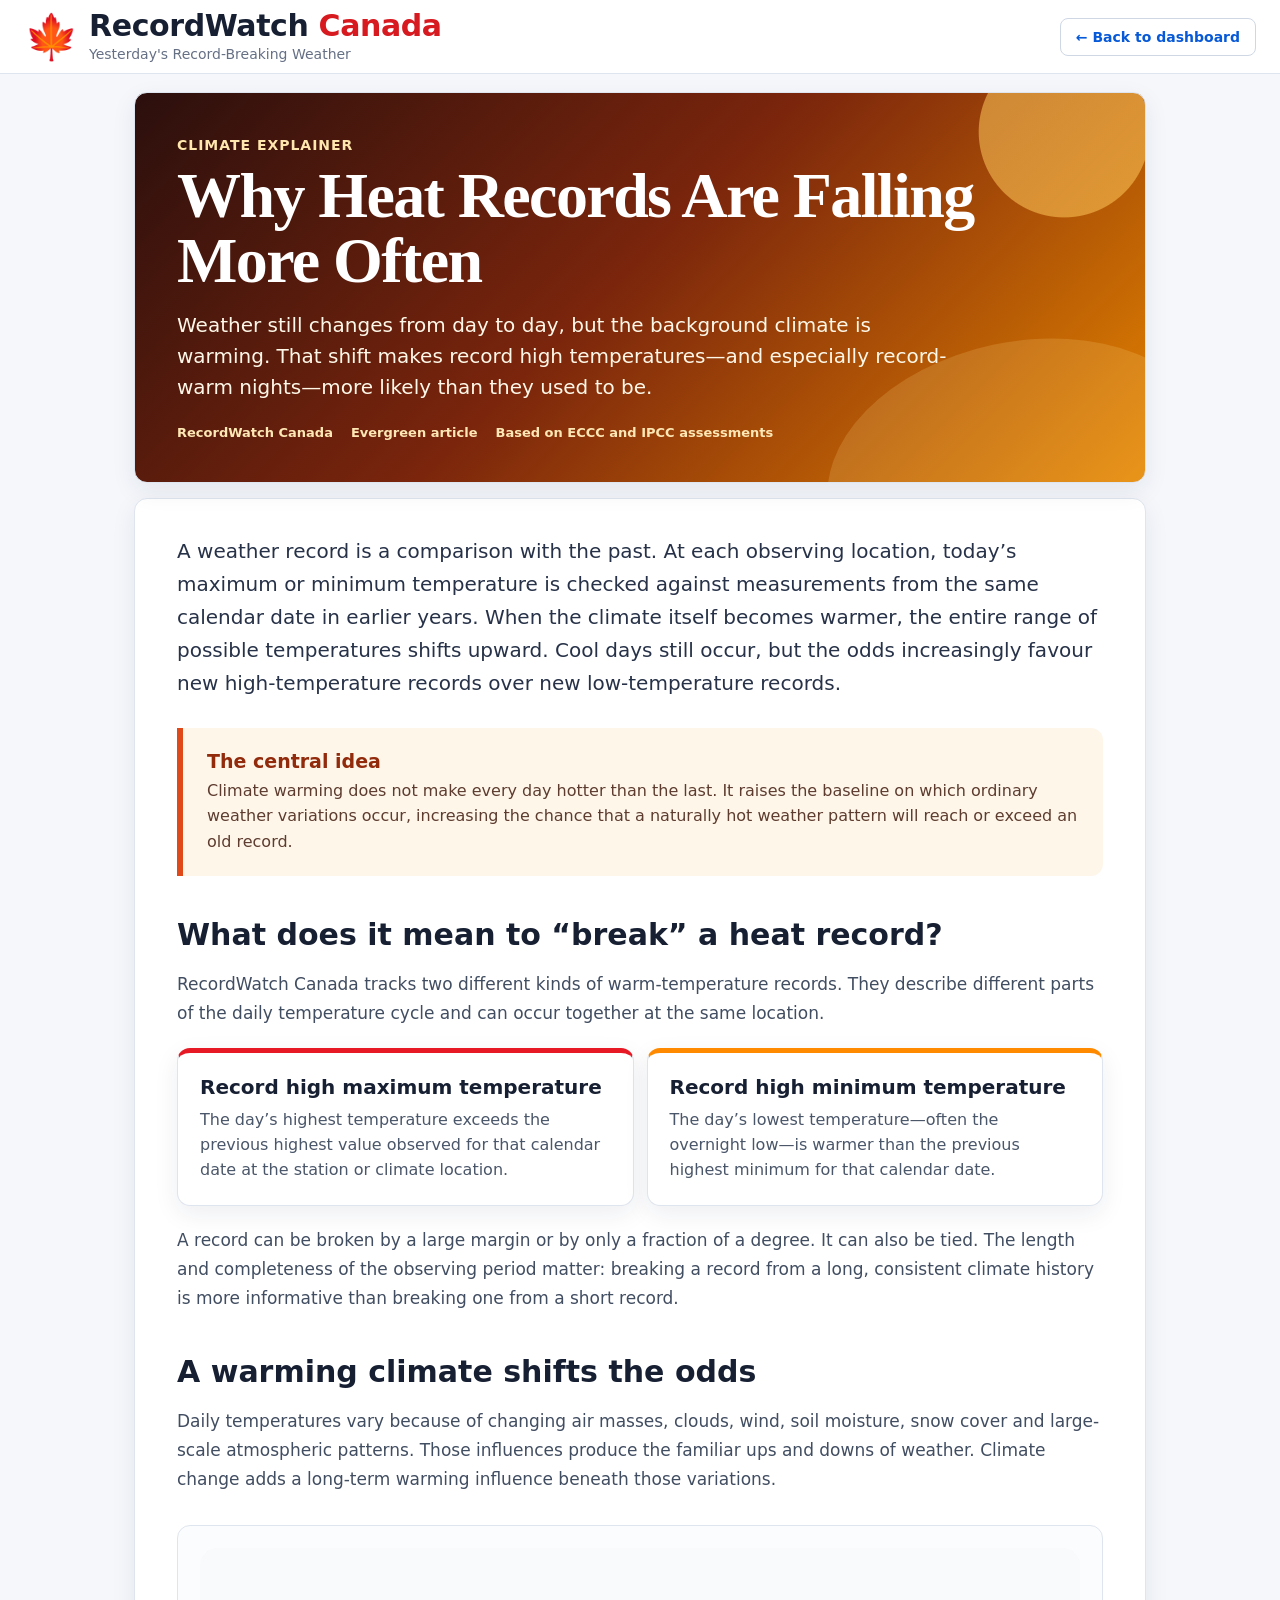
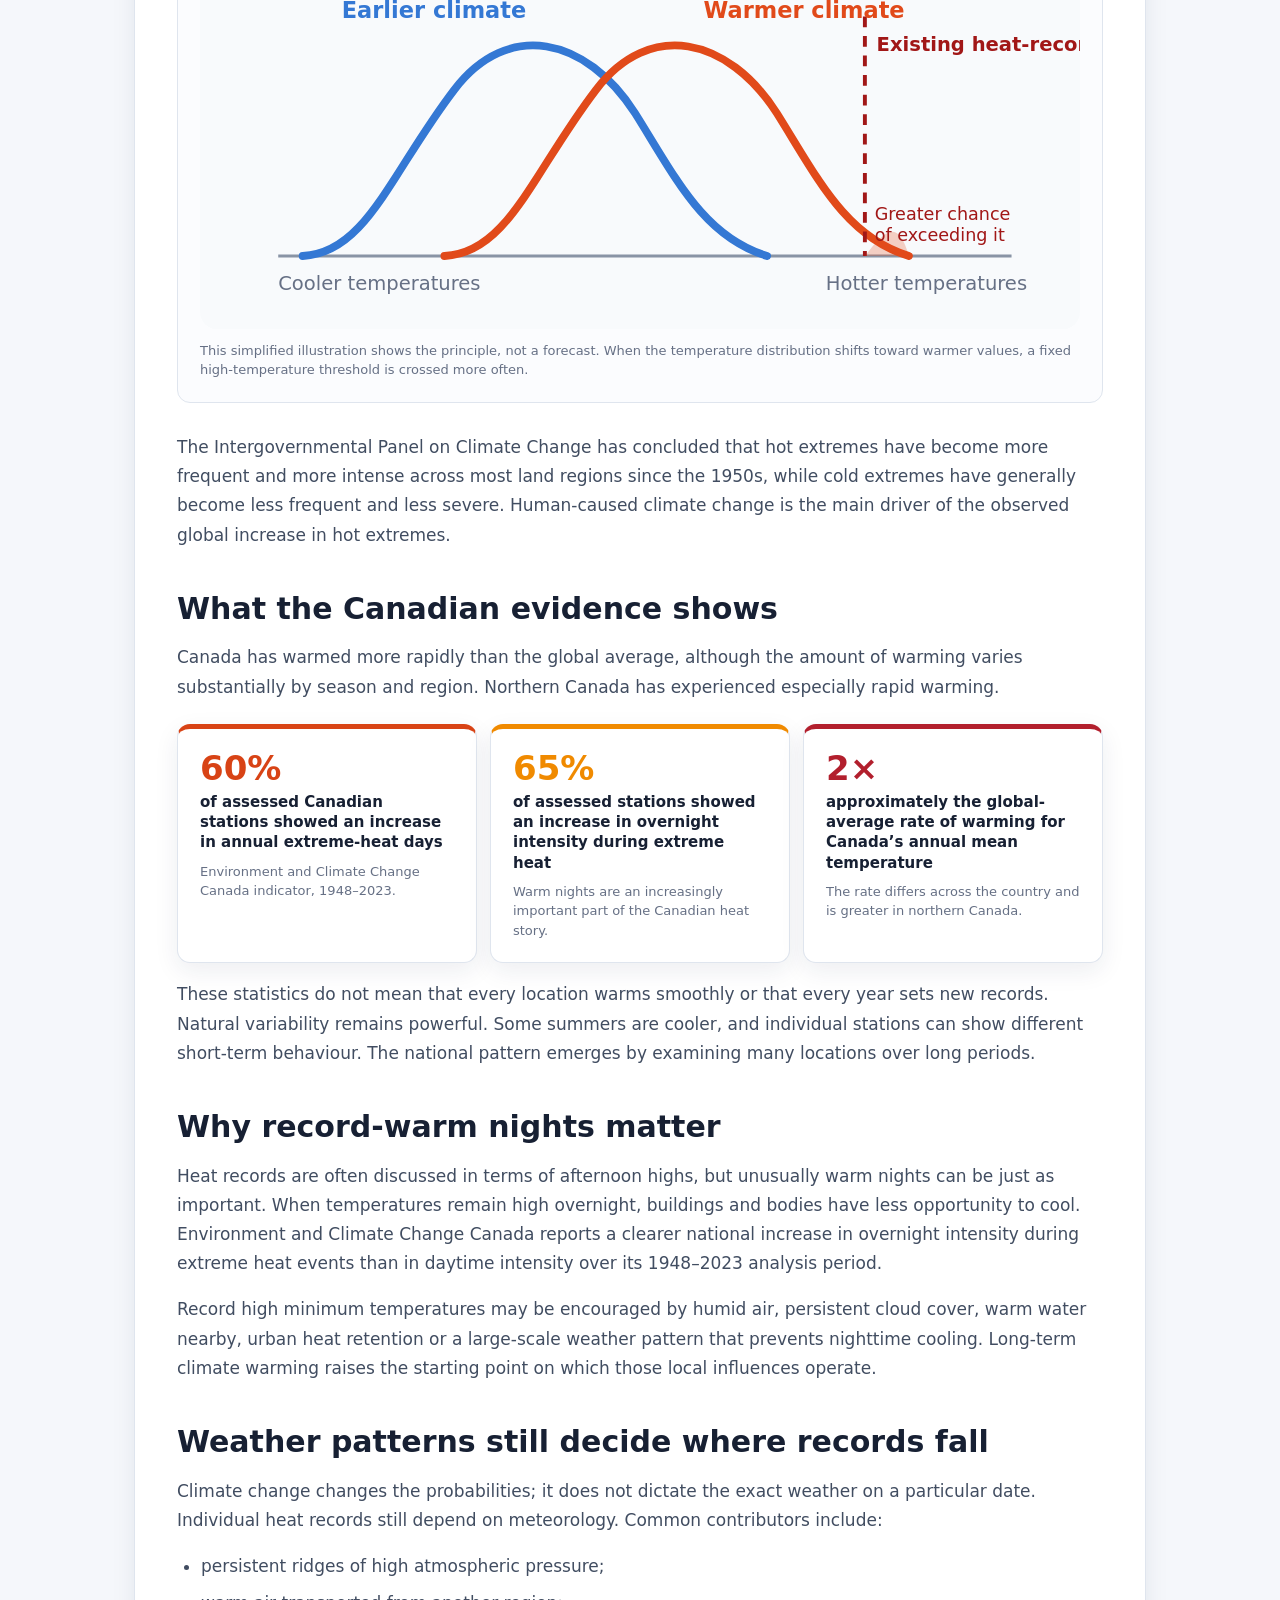
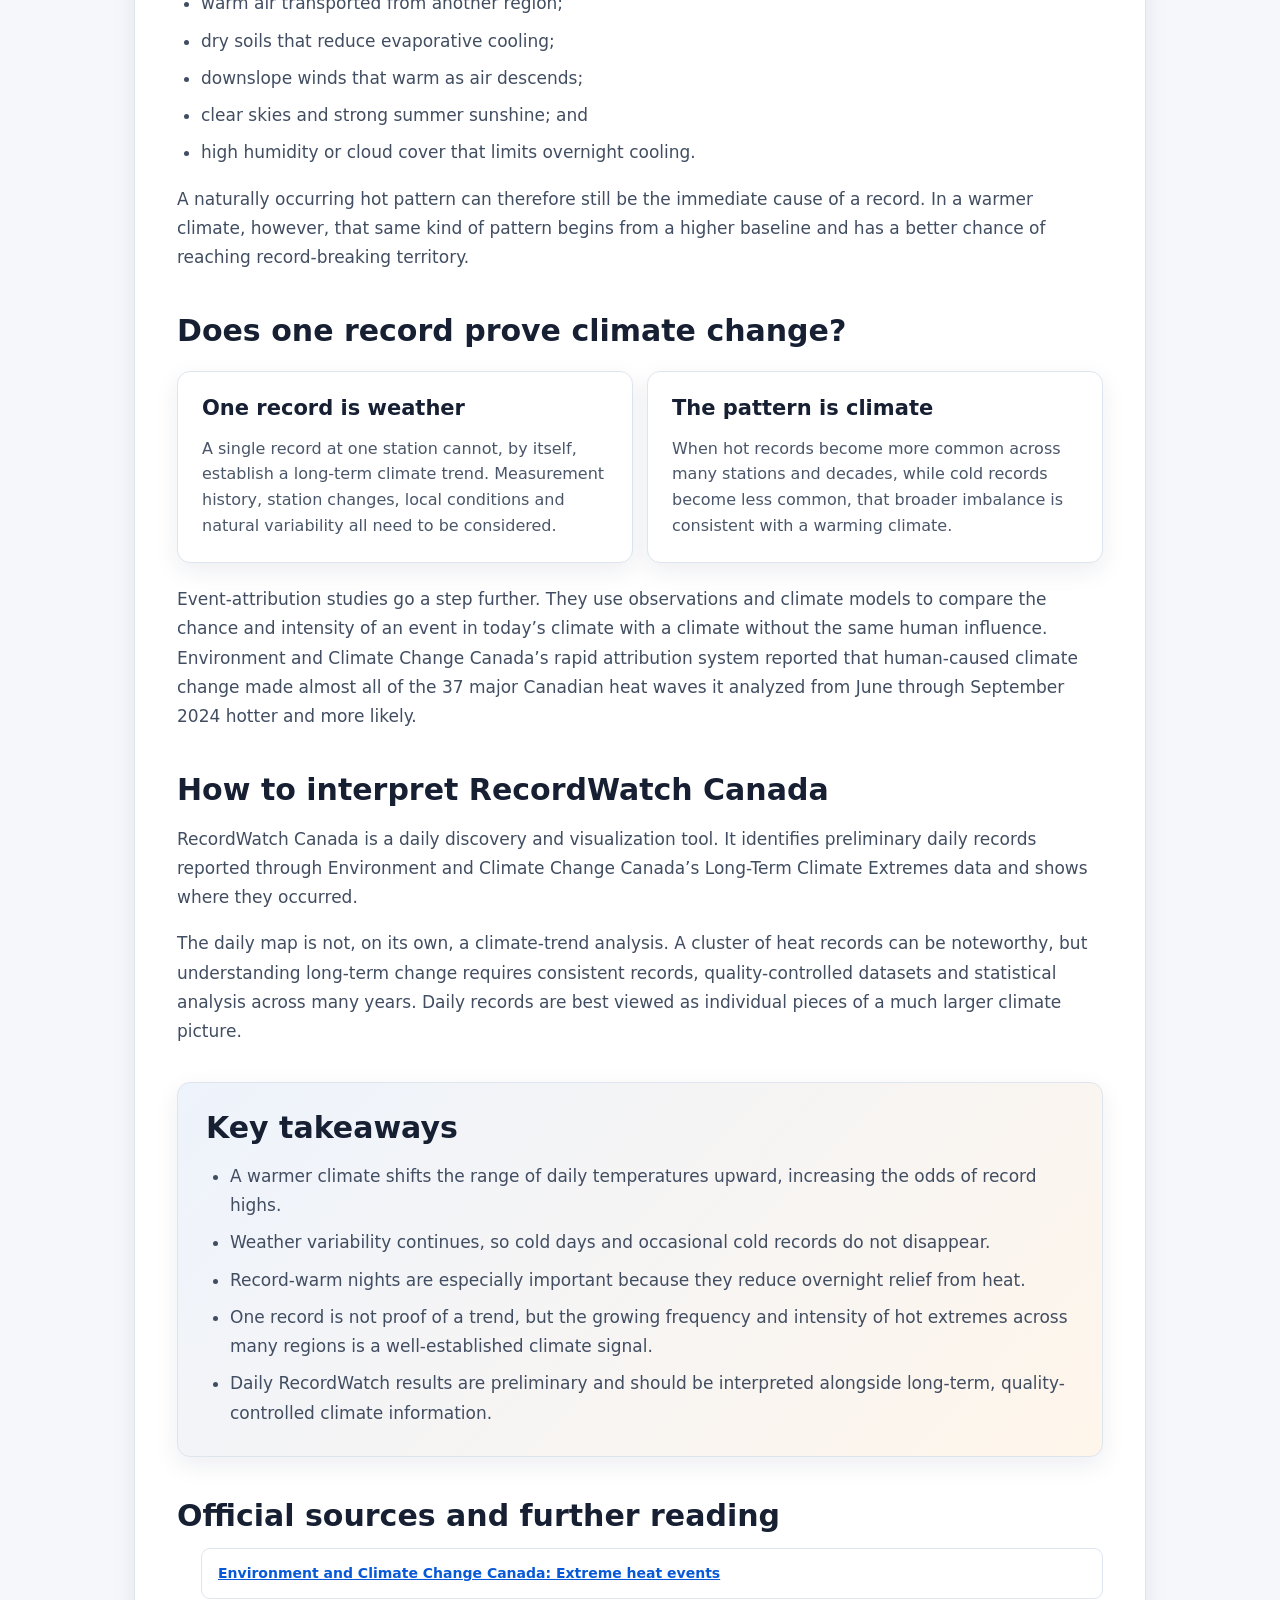
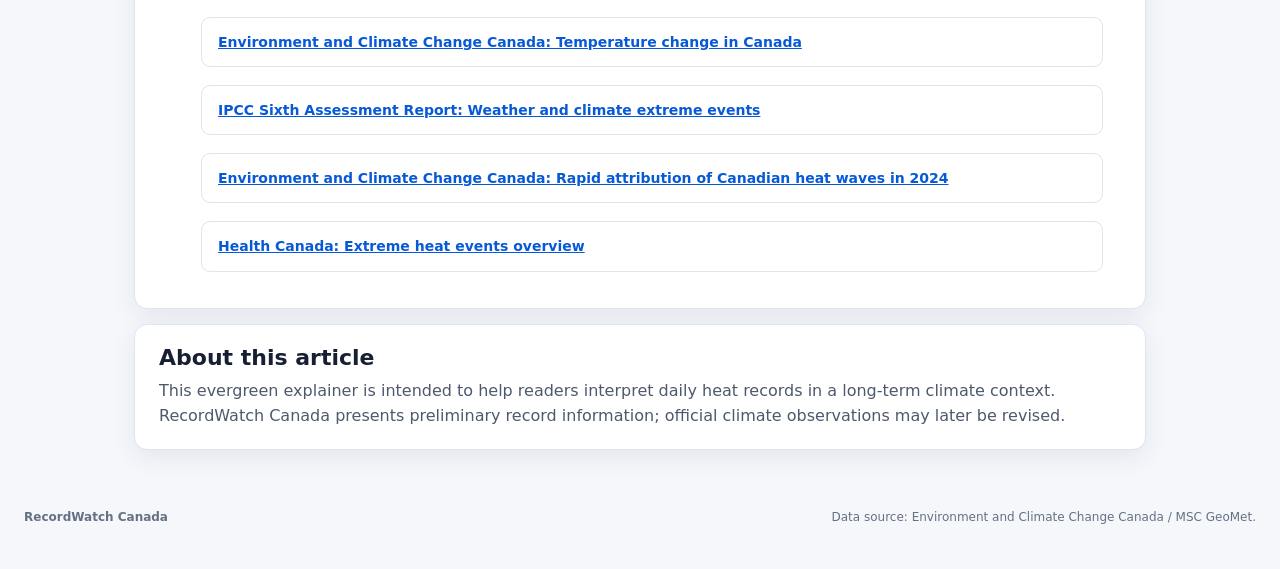
==== heat-records.html @ d29714c0 "Add heat records explainer" ====
<!doctype html>
<html lang="en">
<head>
  <meta charset="utf-8">

  <meta
    name="viewport"
    content="width=device-width, initial-scale=1"
  >

  <title>
    Why Heat Records Are Falling More Often | RecordWatch Canada
  </title>

  <meta
    name="description"
    content="Why record high temperatures and warm-night records are becoming more common in Canada as the climate warms."
  >

  <link
    rel="stylesheet"
    href="styles.css?v=heat-records-1"
  >

  <style>
    .heat-shell {
      max-width: 1060px;
    }

    .heat-back {
      margin-left: auto;
      padding: 10px 15px;
      border: 1px solid #cfd7e5;
      border-radius: 8px;
      color: var(--blue);
      font-size: 14px;
      font-weight: 800;
      text-decoration: none;
      white-space: nowrap;
    }

    .heat-back:hover {
      background: #f3f7fd;
    }

    .heat-hero {
      position: relative;
      overflow: hidden;
      padding: 42px;
      background:
        radial-gradient(
          circle at 92% 10%,
          rgba(255, 199, 90, 0.55) 0 85px,
          transparent 86px
        ),
        linear-gradient(
          135deg,
          #2b0f0d 0%,
          #7b250c 48%,
          #e48400 100%
        );
      color: #fff;
    }

    .heat-hero::after {
      content: "";
      position: absolute;
      right: -70px;
      bottom: -120px;
      width: 390px;
      height: 260px;
      border-radius: 50%;
      background: rgba(255, 221, 138, 0.18);
      transform: rotate(-12deg);
    }

    .heat-kicker {
      position: relative;
      z-index: 1;
      display: inline-block;
      margin-bottom: 10px;
      color: #ffe7ad;
      font-size: 14px;
      font-weight: 900;
      letter-spacing: 0.07em;
      text-transform: uppercase;
    }

    .heat-hero h1 {
      position: relative;
      z-index: 1;
      max-width: 820px;
      margin: 0 0 16px;
      font-family: Georgia, serif;
      font-size: clamp(39px, 6vw, 64px);
      line-height: 1.02;
      letter-spacing: -0.025em;
    }

    .heat-deck {
      position: relative;
      z-index: 1;
      max-width: 780px;
      margin: 0;
      color: #fff8e8;
      font-size: 20px;
      line-height: 1.55;
    }

    .article-meta {
      display: flex;
      flex-wrap: wrap;
      gap: 8px 18px;
      margin-top: 22px;
      color: #ffe8b5;
      font-size: 13px;
      font-weight: 700;
    }

    .heat-article {
      margin-top: 15px;
      padding: 36px 42px;
    }

    .heat-article > p,
    .heat-article li {
      color: #414d61;
      font-size: 17px;
      line-height: 1.72;
    }

    .heat-article > p:first-child {
      margin-top: 0;
      color: #273248;
      font-size: 20px;
      line-height: 1.65;
    }

    .heat-article h2 {
      margin: 42px 0 14px;
      color: var(--ink);
      font-size: 30px;
      line-height: 1.15;
    }

    .heat-article h3 {
      margin: 25px 0 8px;
      color: var(--ink);
      font-size: 21px;
    }

    .heat-article ul {
      padding-left: 24px;
    }

    .heat-article li + li {
      margin-top: 8px;
    }

    .key-idea {
      margin: 28px 0;
      padding: 22px 24px;
      border-left: 6px solid #e04a1a;
      border-radius: 0 12px 12px 0;
      background: #fff6ea;
    }

    .key-idea strong {
      display: block;
      margin-bottom: 6px;
      color: #922a0c;
      font-size: 19px;
    }

    .key-idea p {
      margin: 0;
      color: #5d3c2f;
      font-size: 16px;
      line-height: 1.6;
    }

    .shift-figure {
      margin: 30px 0;
      padding: 22px;
      border: 1px solid var(--line);
      border-radius: 13px;
      background: #fbfcfe;
    }

    .shift-figure svg {
      display: block;
      width: 100%;
      height: auto;
    }

    .shift-figure figcaption {
      margin-top: 12px;
      color: var(--muted);
      font-size: 13px;
      line-height: 1.5;
    }

    .evidence-grid {
      display: grid;
      grid-template-columns: repeat(3, 1fr);
      gap: 13px;
      margin: 22px 0 10px;
    }

    .evidence-card {
      padding: 22px;
      border-top: 5px solid var(--evidence-colour);
    }

    .evidence-card strong {
      display: block;
      margin-bottom: 7px;
      color: var(--evidence-colour);
      font-size: 34px;
      line-height: 1;
    }

    .evidence-card span {
      display: block;
      color: var(--ink);
      font-size: 15px;
      font-weight: 800;
      line-height: 1.35;
    }

    .evidence-card p {
      margin: 9px 0 0;
      color: var(--muted);
      font-size: 13px;
      line-height: 1.5;
    }

    .record-types {
      display: grid;
      grid-template-columns: 1fr 1fr;
      gap: 13px;
      margin: 20px 0;
    }

    .record-type-card {
      padding: 22px;
      border-top: 5px solid var(--record-colour);
    }

    .record-type-card h3 {
      margin: 0 0 9px;
      font-size: 20px;
    }

    .record-type-card p {
      margin: 0;
      color: #4a5669;
      line-height: 1.55;
    }

    .weather-climate {
      display: grid;
      grid-template-columns: 1fr 1fr;
      gap: 14px;
      margin: 22px 0;
    }

    .weather-climate article {
      padding: 24px;
    }

    .weather-climate h3 {
      margin-top: 0;
    }

    .weather-climate p {
      margin-bottom: 0;
      color: #4a5669;
      line-height: 1.6;
    }

    .takeaways {
      margin-top: 36px;
      padding: 28px;
      background:
        linear-gradient(
          135deg,
          rgba(7, 89, 215, 0.07),
          rgba(255, 138, 0, 0.08)
        ),
        #fff;
    }

    .takeaways h2 {
      margin-top: 0;
    }

    .takeaways ul {
      margin-bottom: 0;
    }

    .source-list {
      display: grid;
      gap: 10px;
      margin: 15px 0 0;
      padding: 0;
      list-style: none;
    }

    .source-list li {
      margin: 0;
      padding: 14px 16px;
      border: 1px solid var(--line);
      border-radius: 9px;
      background: #fff;
      font-size: 14px;
      line-height: 1.45;
    }

    .source-list a {
      color: var(--blue);
      font-weight: 800;
    }

    .editorial-note {
      margin-top: 15px;
      padding: 20px 24px;
    }

    .editorial-note h2 {
      margin: 0 0 8px;
      font-size: 22px;
    }

    .editorial-note p {
      margin: 0;
      color: #4d596c;
      line-height: 1.6;
    }

    @media (max-width: 820px) {
      .heat-back {
        padding: 8px 10px;
        font-size: 12px;
      }

      .heat-hero {
        padding: 32px 26px;
      }

      .heat-article {
        padding: 28px 26px;
      }

      .evidence-grid {
        grid-template-columns: 1fr;
      }

      .record-types,
      .weather-climate {
        grid-template-columns: 1fr;
      }
    }

    @media (max-width: 520px) {
      .heat-back {
        font-size: 0;
      }

      .heat-back::after {
        content: "← Home";
        font-size: 12px;
      }

      .heat-hero {
        padding: 27px 21px;
      }

      .heat-hero h1 {
        font-size: 42px;
      }

      .heat-deck {
        font-size: 17px;
      }

      .heat-article {
        padding: 23px 20px;
      }

      .heat-article > p,
      .heat-article li {
        font-size: 16px;
      }

      .heat-article > p:first-child {
        font-size: 18px;
      }

      .heat-article h2 {
        font-size: 26px;
      }

      .shift-figure {
        padding: 12px;
      }
    }
  </style>
</head>

<body>
  <header class="site-header">
    <a
      class="brand"
      href="index.html"
      aria-label="RecordWatch Canada home"
    >
      <span
        class="brand-leaf"
        aria-hidden="true"
      >
        🍁
      </span>

      <span>
        <strong>
          RecordWatch <em>Canada</em>
        </strong>

        <small>
          Yesterday's Record-Breaking Weather
        </small>
      </span>
    </a>

    <a
      class="heat-back"
      href="index.html"
    >
      ← Back to dashboard
    </a>
  </header>

  <main class="page-shell heat-shell">
    <section class="card heat-hero">
      <span class="heat-kicker">
        Climate explainer
      </span>

      <h1>
        Why Heat Records Are Falling More Often
      </h1>

      <p class="heat-deck">
        Weather still changes from day to day, but the
        background climate is warming. That shift makes
        record high temperatures—and especially record-warm
        nights—more likely than they used to be.
      </p>

      <div class="article-meta">
        <span>RecordWatch Canada</span>
        <span>Evergreen article</span>
        <span>Based on ECCC and IPCC assessments</span>
      </div>
    </section>

    <article class="card heat-article">
      <p>
        A weather record is a comparison with the past. At
        each observing location, today’s maximum or minimum
        temperature is checked against measurements from the
        same calendar date in earlier years. When the climate
        itself becomes warmer, the entire range of possible
        temperatures shifts upward. Cool days still occur,
        but the odds increasingly favour new high-temperature
        records over new low-temperature records.
      </p>

      <div class="key-idea">
        <strong>The central idea</strong>

        <p>
          Climate warming does not make every day hotter than
          the last. It raises the baseline on which ordinary
          weather variations occur, increasing the chance
          that a naturally hot weather pattern will reach or
          exceed an old record.
        </p>
      </div>

      <h2>What does it mean to “break” a heat record?</h2>

      <p>
        RecordWatch Canada tracks two different kinds of
        warm-temperature records. They describe different
        parts of the daily temperature cycle and can occur
        together at the same location.
      </p>

      <div class="record-types">
        <section
          class="card record-type-card"
          style="--record-colour: var(--high-max);"
        >
          <h3>Record high maximum temperature</h3>

          <p>
            The day’s highest temperature exceeds the
            previous highest value observed for that calendar
            date at the station or climate location.
          </p>
        </section>

        <section
          class="card record-type-card"
          style="--record-colour: var(--high-min);"
        >
          <h3>Record high minimum temperature</h3>

          <p>
            The day’s lowest temperature—often the overnight
            low—is warmer than the previous highest minimum
            for that calendar date.
          </p>
        </section>
      </div>

      <p>
        A record can be broken by a large margin or by only a
        fraction of a degree. It can also be tied. The length
        and completeness of the observing period matter:
        breaking a record from a long, consistent climate
        history is more informative than breaking one from a
        short record.
      </p>

      <h2>A warming climate shifts the odds</h2>

      <p>
        Daily temperatures vary because of changing air
        masses, clouds, wind, soil moisture, snow cover and
        large-scale atmospheric patterns. Those influences
        produce the familiar ups and downs of weather. Climate
        change adds a long-term warming influence beneath
        those variations.
      </p>

      <figure class="shift-figure">
        <svg
          viewBox="0 0 900 390"
          role="img"
          aria-labelledby="shiftTitle shiftDescription"
        >
          <title id="shiftTitle">
            Illustration of a warming temperature distribution
          </title>

          <desc id="shiftDescription">
            Two overlapping temperature curves show a warmer
            climate shifted toward higher temperatures, with a
            larger area beyond a fixed record threshold.
          </desc>

          <rect
            x="0"
            y="0"
            width="900"
            height="390"
            rx="18"
            fill="#f8fafc"
          />

          <line
            x1="80"
            y1="315"
            x2="830"
            y2="315"
            stroke="#8994a5"
            stroke-width="3"
          />

          <text
            x="80"
            y="350"
            fill="#667085"
            font-size="20"
          >
            Cooler temperatures
          </text>

          <text
            x="640"
            y="350"
            fill="#667085"
            font-size="20"
          >
            Hotter temperatures
          </text>

          <path
            d="M105 315 C170 312 195 230 260 145 C315 73 395 91 445 169 C487 236 515 295 580 315"
            fill="none"
            stroke="#3478d4"
            stroke-width="8"
            stroke-linecap="round"
          />

          <path
            d="M250 315 C315 312 340 230 405 145 C460 73 540 91 590 169 C632 236 660 295 725 315"
            fill="none"
            stroke="#e14a1a"
            stroke-width="8"
            stroke-linecap="round"
          />

          <line
            x1="680"
            y1="70"
            x2="680"
            y2="315"
            stroke="#a11717"
            stroke-width="4"
            stroke-dasharray="11 9"
          />

          <path
            d="M680 315 C699 291 713 274 725 315 Z"
            fill="#e14a1a"
            opacity="0.25"
          />

          <text
            x="145"
            y="72"
            fill="#3478d4"
            font-size="23"
            font-weight="700"
          >
            Earlier climate
          </text>

          <text
            x="515"
            y="72"
            fill="#e14a1a"
            font-size="23"
            font-weight="700"
          >
            Warmer climate
          </text>

          <text
            x="692"
            y="105"
            fill="#a11717"
            font-size="20"
            font-weight="700"
          >
            Existing heat-record threshold
          </text>

          <text
            x="690"
            y="278"
            fill="#a11717"
            font-size="18"
          >
            Greater chance
          </text>

          <text
            x="690"
            y="300"
            fill="#a11717"
            font-size="18"
          >
            of exceeding it
          </text>
        </svg>

        <figcaption>
          This simplified illustration shows the principle,
          not a forecast. When the temperature distribution
          shifts toward warmer values, a fixed high-temperature
          threshold is crossed more often.
        </figcaption>
      </figure>

      <p>
        The Intergovernmental Panel on Climate Change has
        concluded that hot extremes have become more frequent
        and more intense across most land regions since the
        1950s, while cold extremes have generally become less
        frequent and less severe. Human-caused climate change
        is the main driver of the observed global increase in
        hot extremes.
      </p>

      <h2>What the Canadian evidence shows</h2>

      <p>
        Canada has warmed more rapidly than the global
        average, although the amount of warming varies
        substantially by season and region. Northern Canada
        has experienced especially rapid warming.
      </p>

      <div class="evidence-grid">
        <section
          class="card evidence-card"
          style="--evidence-colour: #d84315;"
        >
          <strong>60%</strong>

          <span>
            of assessed Canadian stations showed an increase
            in annual extreme-heat days
          </span>

          <p>
            Environment and Climate Change Canada indicator,
            1948–2023.
          </p>
        </section>

        <section
          class="card evidence-card"
          style="--evidence-colour: #f08a00;"
        >
          <strong>65%</strong>

          <span>
            of assessed stations showed an increase in
            overnight intensity during extreme heat
          </span>

          <p>
            Warm nights are an increasingly important part of
            the Canadian heat story.
          </p>
        </section>

        <section
          class="card evidence-card"
          style="--evidence-colour: #b21f2d;"
        >
          <strong>2×</strong>

          <span>
            approximately the global-average rate of warming
            for Canada’s annual mean temperature
          </span>

          <p>
            The rate differs across the country and is greater
            in northern Canada.
          </p>
        </section>
      </div>

      <p>
        These statistics do not mean that every location warms
        smoothly or that every year sets new records. Natural
        variability remains powerful. Some summers are cooler,
        and individual stations can show different short-term
        behaviour. The national pattern emerges by examining
        many locations over long periods.
      </p>

      <h2>Why record-warm nights matter</h2>

      <p>
        Heat records are often discussed in terms of afternoon
        highs, but unusually warm nights can be just as
        important. When temperatures remain high overnight,
        buildings and bodies have less opportunity to cool.
        Environment and Climate Change Canada reports a clearer
        national increase in overnight intensity during extreme
        heat events than in daytime intensity over its
        1948–2023 analysis period.
      </p>

      <p>
        Record high minimum temperatures may be encouraged by
        humid air, persistent cloud cover, warm water nearby,
        urban heat retention or a large-scale weather pattern
        that prevents nighttime cooling. Long-term climate
        warming raises the starting point on which those local
        influences operate.
      </p>

      <h2>Weather patterns still decide where records fall</h2>

      <p>
        Climate change changes the probabilities; it does not
        dictate the exact weather on a particular date.
        Individual heat records still depend on meteorology.
        Common contributors include:
      </p>

      <ul>
        <li>
          persistent ridges of high atmospheric pressure;
        </li>
        <li>
          warm air transported from another region;
        </li>
        <li>
          dry soils that reduce evaporative cooling;
        </li>
        <li>
          downslope winds that warm as air descends;
        </li>
        <li>
          clear skies and strong summer sunshine; and
        </li>
        <li>
          high humidity or cloud cover that limits overnight
          cooling.
        </li>
      </ul>

      <p>
        A naturally occurring hot pattern can therefore still
        be the immediate cause of a record. In a warmer climate,
        however, that same kind of pattern begins from a higher
        baseline and has a better chance of reaching
        record-breaking territory.
      </p>

      <h2>Does one record prove climate change?</h2>

      <div class="weather-climate">
        <article class="card">
          <h3>One record is weather</h3>

          <p>
            A single record at one station cannot, by itself,
            establish a long-term climate trend. Measurement
            history, station changes, local conditions and
            natural variability all need to be considered.
          </p>
        </article>

        <article class="card">
          <h3>The pattern is climate</h3>

          <p>
            When hot records become more common across many
            stations and decades, while cold records become
            less common, that broader imbalance is consistent
            with a warming climate.
          </p>
        </article>
      </div>

      <p>
        Event-attribution studies go a step further. They use
        observations and climate models to compare the chance
        and intensity of an event in today’s climate with a
        climate without the same human influence. Environment
        and Climate Change Canada’s rapid attribution system
        reported that human-caused climate change made almost
        all of the 37 major Canadian heat waves it analyzed
        from June through September 2024 hotter and more
        likely.
      </p>

      <h2>How to interpret RecordWatch Canada</h2>

      <p>
        RecordWatch Canada is a daily discovery and
        visualization tool. It identifies preliminary daily
        records reported through Environment and Climate
        Change Canada’s Long-Term Climate Extremes data and
        shows where they occurred.
      </p>

      <p>
        The daily map is not, on its own, a climate-trend
        analysis. A cluster of heat records can be noteworthy,
        but understanding long-term change requires consistent
        records, quality-controlled datasets and statistical
        analysis across many years. Daily records are best
        viewed as individual pieces of a much larger climate
        picture.
      </p>

      <section class="card takeaways">
        <h2>Key takeaways</h2>

        <ul>
          <li>
            A warmer climate shifts the range of daily
            temperatures upward, increasing the odds of record
            highs.
          </li>

          <li>
            Weather variability continues, so cold days and
            occasional cold records do not disappear.
          </li>

          <li>
            Record-warm nights are especially important because
            they reduce overnight relief from heat.
          </li>

          <li>
            One record is not proof of a trend, but the growing
            frequency and intensity of hot extremes across many
            regions is a well-established climate signal.
          </li>

          <li>
            Daily RecordWatch results are preliminary and
            should be interpreted alongside long-term,
            quality-controlled climate information.
          </li>
        </ul>
      </section>

      <h2>Official sources and further reading</h2>

      <ul class="source-list">
        <li>
          <a
            href="https://www.canada.ca/en/environment-climate-change/services/environmental-indicators/extreme-heat-events.html"
            target="_blank"
            rel="noopener"
          >
            Environment and Climate Change Canada:
            Extreme heat events
          </a>
        </li>

        <li>
          <a
            href="https://www.canada.ca/en/environment-climate-change/services/environmental-indicators/temperature-change.html"
            target="_blank"
            rel="noopener"
          >
            Environment and Climate Change Canada:
            Temperature change in Canada
          </a>
        </li>

        <li>
          <a
            href="https://www.ipcc.ch/report/ar6/wg1/chapter/chapter-11/"
            target="_blank"
            rel="noopener"
          >
            IPCC Sixth Assessment Report:
            Weather and climate extreme events
          </a>
        </li>

        <li>
          <a
            href="https://www.canada.ca/en/environment-climate-change/news/2024/10/climate-change-sets-and-breaks-heat-records-across-canada-this-summer.html"
            target="_blank"
            rel="noopener"
          >
            Environment and Climate Change Canada:
            Rapid attribution of Canadian heat waves in 2024
          </a>
        </li>

        <li>
          <a
            href="https://www.canada.ca/en/health-canada/services/climate-change-health/extreme-heat.html"
            target="_blank"
            rel="noopener"
          >
            Health Canada:
            Extreme heat events overview
          </a>
        </li>
      </ul>
    </article>

    <section class="card editorial-note">
      <h2>About this article</h2>

      <p>
        This evergreen explainer is intended to help readers
        interpret daily heat records in a long-term climate
        context. RecordWatch Canada presents preliminary
        record information; official climate observations may
        later be revised.
      </p>
    </section>
  </main>

  <footer>
    <strong>RecordWatch Canada</strong>

    <span>
      Data source: Environment and Climate Change Canada /
      MSC GeoMet.
    </span>
  </footer>
</body>
</html>
---- styles.css ----
:root{--blue:#0759d7;--blue-dark:#0749ad;--ink:#172033;--muted:#667085;--line:#dfe5ee;--page:#f5f7fb;--card:#fff;--shadow:0 8px 24px rgba(20,40,80,.08);--high-max:#e61924;--high-min:#ff8a00;--low-max:#1967e8;--low-min:#7b22a8;--precip:#168443;--snow:#23a7df;--tie:#697386}*{box-sizing:border-box}html{scroll-behavior:smooth}body{margin:0;background:var(--page);color:var(--ink);font-family:Inter,ui-sans-serif,system-ui,-apple-system,"Segoe UI",sans-serif}.site-header{height:74px;background:#fff;border-bottom:1px solid var(--line);display:flex;align-items:center;padding:0 max(24px,calc((100vw - 1450px)/2));position:sticky;top:0;z-index:1000}.brand{display:flex;align-items:center;gap:10px;color:var(--ink);text-decoration:none;min-width:310px}.brand-leaf{font-size:37px;line-height:1}.brand strong{display:block;font-size:22px}.brand em{color:#d71920;font-style:normal}.brand small{display:block;color:var(--muted);font-size:11px;margin-top:1px}.main-nav{display:flex;gap:28px;margin-left:auto}.main-nav a{color:#263044;text-decoration:none;font-size:14px;padding:27px 0 22px;border-bottom:3px solid transparent}.main-nav a.active{color:var(--blue);border-color:var(--blue)}.menu-button{display:none;margin-left:auto;border:0;background:none;font-size:26px}.page-shell{max-width:1450px;margin:0 auto;padding:18px 24px 40px}.card{background:var(--card);border:1px solid var(--line);border-radius:13px;box-shadow:var(--shadow)}.toolbar{display:grid;grid-template-columns:190px 190px minmax(260px,1fr) auto;gap:14px;align-items:end;padding:12px 14px}.toolbar label span{display:block;font-size:11px;font-weight:700;color:var(--muted);margin:0 0 5px}.toolbar input,.side-card input,.side-card select{width:100%;height:42px;border:1px solid #cfd7e5;border-radius:8px;padding:0 12px;background:#fff;color:var(--ink)}.primary-button,.secondary-button,.text-button{border:0;border-radius:8px;font-weight:700;cursor:pointer}.primary-button{background:var(--blue);color:#fff;min-height:42px;padding:0 18px}.primary-button:hover{background:var(--blue-dark)}.primary-button:disabled{opacity:.55;cursor:not-allowed}.secondary-button{background:#fff;color:var(--ink);border:1px solid #cfd7e5;padding:10px 14px}.text-button{background:none;color:var(--blue);padding:8px 0;text-align:left}.local-note{font-size:12px;color:var(--muted);align-self:center}.status-message{min-height:22px;margin:8px 3px 2px;color:#36506f;font-size:13px}.status-message.error{color:#a31717}.top-grid{display:grid;grid-template-columns:minmax(500px,1.35fr) minmax(390px,.9fr) 175px;gap:14px}.record-story{display:grid;grid-template-columns:1.05fr .95fr;min-height:220px;overflow:hidden}.story-copy{padding:22px}.eyebrow{text-transform:uppercase;color:#d71920;font-size:12px;font-weight:800;letter-spacing:.05em}.story-copy h1{font-family:Georgia,serif;font-size:31px;line-height:1.05;margin:8px 0 12px}.story-copy p{color:#475467;line-height:1.5;font-size:14px}.link-button{display:inline-flex;align-items:center;text-decoration:none}.story-visual{min-height:220px;background:linear-gradient(145deg,rgba(4,69,130,.04),rgba(255,168,36,.25)),url('assets/hero-record.svg') center/cover no-repeat;position:relative}.story-visual>span{position:absolute;right:16px;top:16px;background:#fff;color:#d71920;border-radius:11px;padding:8px 12px;font-size:28px;font-weight:900;box-shadow:var(--shadow)}.story-visual>small{position:absolute;right:21px;top:61px;color:#d71920;font-weight:800}.stat-grid{display:grid;grid-template-columns:repeat(2,1fr);gap:10px}.stat-card{padding:16px;text-align:center;display:flex;flex-direction:column;align-items:center;justify-content:center}.stat-card strong{font-size:30px;margin:7px 0}.stat-card span:last-child{font-size:12px;color:#475467}.stat-icon{width:42px;height:42px;border-radius:50%;display:grid;place-items:center;color:#fff;font-size:20px}.red{background:#e61924}.orange{background:#ff8a00}.gray{background:#687383}.purple{background:#883cb1}.sponsor-card{padding:16px;background:linear-gradient(145deg,#eef4fb,#dce7f6);display:flex;flex-direction:column;justify-content:center;align-items:center;text-align:center}.sponsor-card span{text-transform:uppercase;font-size:10px;color:#667085}.sponsor-card strong{font-size:20px;margin:12px 0}.sponsor-card small{color:#667085}.map-layout{display:block;margin-top:14px}.map-column{min-width:0}.filter-row{display:flex;gap:8px;overflow-x:auto;padding:0 0 9px;scrollbar-width:thin}.filter-chip{white-space:nowrap;border:1px solid #d2dae7;background:#fff;border-radius:9px;padding:10px 14px;font-weight:700;color:#344054;cursor:pointer;box-shadow:0 2px 7px rgba(25,40,70,.04)}.filter-chip.active{background:var(--blue);color:#fff;border-color:var(--blue)}.dot{display:inline-block;width:9px;height:9px;border-radius:50%;margin-right:7px}.high-max{background:var(--high-max)}.high-min{background:var(--high-min)}.low-max{background:var(--low-max)}.low-min{background:var(--low-min)}.precipitation{background:var(--precip)}.snowfall{background:var(--snow)}.tie{background:var(--tie)}.map-card{position:relative;overflow:hidden}.map-card #recordMap{height:600px;width:100%;z-index:1}.map-legend{position:absolute;left:12px;bottom:12px;z-index:500;background:#fff;border:1px solid #d4dce8;border-radius:9px;padding:10px 12px;box-shadow:var(--shadow);font-size:11px;line-height:1.7}.map-legend strong{display:block;font-size:12px;margin-bottom:4px}.legend-item{display:flex;align-items:center;gap:6px}.legend-symbol{width:9px;height:9px;border-radius:50%;flex:0 0 auto}.side-column{display:flex;flex-direction:column;gap:12px}.side-card{padding:16px}.side-card h2{font-size:16px;margin:0 0 9px}.side-card p{font-size:12px;color:#667085;line-height:1.45}.side-card input,.side-card select{margin-bottom:10px}.side-card .primary-button{width:100%}.side-card small{display:block;color:#667085;margin-top:7px}.highlights{margin-top:12px;padding:14px 16px}.highlights h2{font-size:17px;margin:0 0 12px}.highlight-grid{display:grid;grid-template-columns:repeat(4,1fr)}.highlight-item{padding:3px 15px;border-left:1px solid var(--line)}.highlight-item:first-child{border-left:0}.highlight-item strong{font-size:13px}.highlight-item p{font-size:12px;line-height:1.45;color:#475467;margin:5px 0}.article-grid{display:grid;grid-template-columns:repeat(3,1fr);gap:12px;margin:14px 0}.article-card{min-height:145px;border-radius:13px;overflow:hidden;box-shadow:var(--shadow);position:relative;color:#fff;background-size:cover;background-position:center}.article-card:after{content:"";position:absolute;inset:0;background:linear-gradient(90deg,rgba(4,9,20,.78),rgba(4,9,20,.2))}.article-card>div{position:relative;z-index:1;padding:24px}.article-card h2{font-size:21px;line-height:1.05;margin:0 0 8px}.article-card p{font-size:13px}.article-card a{color:#fff;font-weight:800}.heat{background-image:url('assets/article-heat.svg')}.instruments{background-image:url('assets/article-instruments.svg')}.storms{background-image:url('assets/article-storms.svg')}.table-card{padding:16px}.section-heading{display:flex;justify-content:space-between;align-items:center;gap:15px}.section-heading h2{margin:0}.section-heading p{margin:4px 0 10px;color:#667085}.table-wrap{overflow:auto;border:1px solid var(--line);border-radius:9px}table{width:100%;border-collapse:collapse;font-size:12px}th,td{text-align:left;padding:10px 12px;border-bottom:1px solid #e6ebf2;white-space:nowrap}th{background:#f7f9fc;color:#475467}tr:last-child td{border-bottom:0}.record-type-cell{display:flex;align-items:center}.difference-positive{color:#cf1c2a;font-weight:800}.difference-negative{color:#155acb;font-weight:800}.difference-wet{color:#14733d;font-weight:800}.table-count{font-size:12px;color:#667085}.method-card{padding:20px;margin-top:14px}.method-card h2{margin-top:0}.method-card p{color:#475467;line-height:1.55}footer{max-width:1450px;margin:0 auto 25px;padding:20px 24px;color:#667085;font-size:12px;display:flex;justify-content:space-between;gap:20px}.demo-badge{display:inline-block;background:#fff4d5;color:#805b00;border:1px solid #f1d27a;border-radius:999px;padding:3px 8px;font-weight:800;margin-left:8px}.sr-only{position:absolute!important;width:1px!important;height:1px!important;padding:0!important;margin:-1px!important;overflow:hidden!important;clip:rect(0,0,0,0)!important;white-space:nowrap!important;border:0!important}
@media(max-width:1120px){.main-nav{gap:16px}.top-grid{grid-template-columns:1fr 390px}.sponsor-card{display:none}.map-layout{grid-template-columns:1fr 250px}.record-story{grid-template-columns:1fr}.story-visual{min-height:170px}.highlight-grid{grid-template-columns:repeat(2,1fr);gap:12px}.highlight-item:nth-child(3){border-left:0}}
@media(max-width:820px){.site-header{height:64px;padding:0 16px}.brand{min-width:0}.brand strong{font-size:18px}.brand small{font-size:9px}.brand-leaf{font-size:28px}.menu-button{display:block}.main-nav{display:none;position:absolute;top:64px;left:0;right:0;background:#fff;padding:12px 20px;box-shadow:var(--shadow);flex-direction:column;gap:0}.main-nav.open{display:flex}.main-nav a{padding:11px 0;border-bottom:1px solid #eef1f5}.page-shell{padding:12px}.toolbar{grid-template-columns:1fr 1fr}.search-control{grid-column:1/-1}.local-note{display:none}.top-grid{grid-template-columns:1fr}.record-story{grid-template-columns:1fr}.story-copy h1{font-size:25px}.story-visual{min-height:170px}.stat-grid{grid-template-columns:repeat(4,1fr)}.stat-card{padding:10px 5px}.stat-card strong{font-size:22px}.stat-icon{width:34px;height:34px}.map-layout{grid-template-columns:1fr}.side-column{display:grid;grid-template-columns:1fr 1fr}.side-column .side-card:last-child{display:none}.map-card #recordMap{height:430px}.article-grid{grid-template-columns:1fr}.highlight-grid{grid-template-columns:1fr}.highlight-item{border-left:0;border-top:1px solid var(--line);padding:11px 0}.highlight-item:first-child{border-top:0}.toolbar .primary-button{font-size:12px}.filter-row{padding-bottom:8px}footer{flex-direction:column}.map-legend{display:none}}
@media(max-width:520px){.toolbar{grid-template-columns:1fr}.search-control{grid-column:auto}.record-story .story-copy{padding:17px}.stat-grid{grid-template-columns:repeat(2,1fr)}.side-column{grid-template-columns:1fr}.map-card #recordMap{height:370px}.article-card{min-height:130px}.section-heading{align-items:flex-start;flex-direction:column}.story-visual>span{font-size:23px}}


.story-visual > small {
  top: 76px;
}


#previousRecordsButton {
  display: none !important;
}

.toolbar {
  grid-template-columns: 190px minmax(260px, 1fr) auto;
}

@media (max-width: 820px) {
  .toolbar {
    grid-template-columns: 1fr;
  }
}


.stat-grid > :nth-child(1) {
  order: 1;
}

.stat-grid > :nth-child(3) {
  order: 2;
}

.stat-grid > :nth-child(2) {
  order: 3;
}

.stat-grid > :nth-child(4) {
  order: 4;
}


/* Larger RecordWatch Canada site branding */
.brand {
  min-width: 365px;
}

.brand-leaf {
  font-size: 44px;
}

.brand strong {
  font-size: 30px;
  line-height: 1.05;
  letter-spacing: -0.4px;
}

.brand small {
  font-size: 14px;
  line-height: 1.25;
  margin-top: 4px;
  font-weight: 500;
}

/* Keep the branding proportional on smaller screens */
@media (max-width: 820px) {
  .brand {
    min-width: 0;
  }

  .brand-leaf {
    font-size: 36px;
  }

  .brand strong {
    font-size: 24px;
  }

  .brand small {
    font-size: 12px;
    margin-top: 2px;
  }
}


/* Match the main section heading sizes */
.highlights h2 {
  font-size: 24px;
}


/* Improve important label readability */
.toolbar label span {
  font-size: 14px;
  font-weight: 700;
}

/* Emphasize the Record of the Day heading */
.eyebrow {
  font-size: 16px;
  line-height: 1.2;
  letter-spacing: 0.06em;
}

/* Enlarge the status below the featured record value */
.story-visual > small {
  font-size: 16px;
  line-height: 1.2;
  top: 78px;
}


/* Interactive record statistic cards */
.stat-card.clickable-stat {
  cursor: pointer;
  transition:
    transform 0.15s ease,
    border-color 0.15s ease,
    box-shadow 0.15s ease;
}

.stat-card.clickable-stat:hover {
  transform: translateY(-2px);
  border-color: #9dbdf0;
  box-shadow: 0 11px 28px rgba(20, 40, 80, 0.14);
}

.stat-card.clickable-stat:focus-visible {
  outline: 3px solid rgba(7, 89, 215, 0.3);
  outline-offset: 2px;
}

.stat-card.clickable-stat::after {
  content: "View on map";
  margin-top: 7px;
  color: var(--blue);
  font-size: 11px;
  font-weight: 800;
}


/* Multiple records at one map location */
.multi-record-div-icon {
  background: transparent;
  border: 0;
}

.multi-record-marker {
  position: relative;
  display: flex;
  width: 38px;
  height: 38px;
  align-items: center;
  justify-content: center;
  border: 3px solid #fff;
  border-radius: 50%;
  background: #123f7a;
  box-shadow: 0 3px 10px rgba(15, 35, 65, 0.35);
  color: #fff;
}

.multi-record-count {
  font-size: 16px;
  font-weight: 900;
  line-height: 1;
}

.multi-record-dots {
  position: absolute;
  bottom: -9px;
  left: 50%;
  display: flex;
  gap: 2px;
  padding: 2px 4px;
  transform: translateX(-50%);
  border-radius: 10px;
  background: #fff;
  box-shadow: 0 2px 6px rgba(15, 35, 65, 0.25);
}

.multi-record-dot {
  display: block;
  width: 7px;
  height: 7px;
  border: 1px solid var(--record-dot-color);
  border-radius: 50%;
  background: var(--record-dot-color);
}

.multi-record-dot.tied {
  background: #fff;
}

.grouped-record-popup {
  font-size: 13px;
  line-height: 1.3;
}

.grouped-record-heading {
  display: grid;
  gap: 2px;
  margin-bottom: 10px;
}

.grouped-record-heading > strong {
  font-size: 15px;
}

.grouped-record-heading > span {
  font-weight: 700;
}

.grouped-record-heading > small {
  font-size: 12px;
  color: #596273;
}

.grouped-record-item {
  margin-top: 9px;
  padding: 8px 0 2px 10px;
  border-top: 1px solid #d8dee8;
  border-left: 4px solid var(--group-record-color);
}

.grouped-record-type {
  display: block;
  margin-bottom: 5px;
  color: #17233a;
}


/* Mobile Recent Records cards */
@media (max-width: 700px) {
  .table-card {
    padding: 14px;
  }

  .table-wrap {
    overflow: visible;
    border: 0;
    border-radius: 0;
  }

  .table-wrap table,
  .table-wrap tbody {
    display: block;
    width: 100%;
  }

  .table-wrap thead {
    position: absolute;
    width: 1px;
    height: 1px;
    overflow: hidden;
    clip-path: inset(50%);
    white-space: nowrap;
  }

  #recordRows {
    display: grid;
    gap: 12px;
  }

  #recordRows tr {
    display: block;
    overflow: hidden;
    border: 1px solid var(--line);
    border-radius: 12px;
    background: #fff;
    box-shadow: 0 4px 14px rgba(20, 40, 80, 0.07);
  }

  #recordRows td {
    display: grid;
    grid-template-columns: minmax(115px, 42%) minmax(0, 1fr);
    gap: 10px;
    align-items: start;
    padding: 10px 12px;
    border-bottom: 1px solid #e6ebf2;
    white-space: normal;
    overflow-wrap: anywhere;
    font-size: 14px;
    line-height: 1.35;
  }

  #recordRows td::before {
    color: var(--muted);
    font-weight: 700;
  }

  /* Community becomes the card heading */
  #recordRows td:first-child {
    display: flex;
    align-items: center;
    gap: 9px;
    padding: 13px 12px;
    background: #f7f9fc;
    color: var(--ink);
    font-size: 17px;
    font-weight: 800;
  }

  #recordRows td:first-child::before {
    content: none;
  }

  #recordRows td:nth-child(2)::before {
    content: "Province/Territory";
  }

  #recordRows td:nth-child(3)::before {
    content: "Record Type";
  }

  #recordRows td:nth-child(4)::before {
    content: "New Value";
  }

  #recordRows td:nth-child(5)::before {
    content: "Previous Record";
  }

  #recordRows td:nth-child(6)::before {
    content: "Difference";
  }

  #recordRows td:nth-child(7)::before {
    content: "Period of Record";
  }

  #recordRows td:last-child {
    border-bottom: 0;
  }
}


/* Compact expandable Recent Records list */
.mobile-record-list {
  display: none;
}

@media (max-width: 700px) {
  /*
   * Hide the normal table and the previously added
   * full-size mobile record cards.
   */
  .table-wrap {
    display: none !important;
  }

  .mobile-record-list {
    display: grid;
    gap: 9px;
    margin-top: 14px;
  }

  .mobile-community-record {
    overflow: hidden;
    border: 1px solid var(--line);
    border-radius: 11px;
    background: #fff;
    box-shadow: 0 3px 10px rgba(20, 40, 80, 0.06);
  }

  .mobile-community-record summary {
    display: grid;
    grid-template-columns:
      minmax(0, 1fr)
      auto
      18px;
    gap: 9px;
    align-items: center;
    padding: 13px 12px;
    cursor: pointer;
    list-style: none;
  }

  .mobile-community-record summary::-webkit-details-marker {
    display: none;
  }

  .mobile-community-record[open] summary {
    background: #f4f7fb;
    border-bottom: 1px solid var(--line);
  }

  .mobile-community-name {
    display: flex;
    min-width: 0;
    gap: 9px;
    align-items: center;
  }

  .mobile-community-name strong {
    overflow: hidden;
    color: var(--ink);
    font-size: 15px;
    line-height: 1.25;
    text-overflow: ellipsis;
  }

  .mobile-community-dots {
    display: flex;
    flex: 0 0 auto;
    gap: 3px;
  }

  .mobile-community-dot {
    width: 9px;
    height: 9px;
    border-radius: 50%;
    background: var(--mobile-dot-color);
  }

  .mobile-community-count {
    color: var(--muted);
    font-size: 12px;
    font-weight: 700;
    white-space: nowrap;
  }

  .mobile-community-chevron {
    color: var(--blue);
    font-size: 17px;
    font-weight: 800;
    transition: transform 0.15s ease;
  }

  .mobile-community-record[open]
  .mobile-community-chevron {
    transform: rotate(180deg);
  }

  .mobile-community-details {
    display: grid;
  }

  .mobile-record-detail {
    padding: 13px 12px;
    border-bottom: 1px solid #e5eaf1;
  }

  .mobile-record-detail:last-child {
    border-bottom: 0;
  }

  .mobile-record-detail h4 {
    display: flex;
    gap: 8px;
    align-items: flex-start;
    margin: 0 0 10px;
    color: var(--ink);
    font-size: 14px;
    line-height: 1.3;
  }

  .mobile-record-detail-dot {
    flex: 0 0 auto;
    width: 10px;
    height: 10px;
    margin-top: 4px;
    border-radius: 50%;
    background: var(--mobile-record-color);
  }

  .mobile-record-detail dl {
    display: grid;
    gap: 6px;
    margin: 0;
  }

  .mobile-record-detail dl div {
    display: grid;
    grid-template-columns: 116px minmax(0, 1fr);
    gap: 8px;
  }

  .mobile-record-detail dt {
    color: var(--muted);
    font-size: 12px;
    font-weight: 700;
  }

  .mobile-record-detail dd {
    margin: 0;
    color: var(--ink);
    font-size: 13px;
    overflow-wrap: anywhere;
  }

  .mobile-record-empty {
    margin: 0;
    padding: 14px;
    color: var(--muted);
  }
}


/* Cleaner horizontally scrolling map filters on mobile */
@media (max-width: 700px) {
  .filter-row {
    scrollbar-width: none;
    -ms-overflow-style: none;
    -webkit-overflow-scrolling: touch;
  }

  .filter-row::-webkit-scrollbar {
    display: none;
    width: 0;
    height: 0;
  }
}


/* Keep the updated-source line readable on phones */
@media (max-width: 700px) {
  #tableSubtitle {
    line-height: 1.45;
    overflow-wrap: anywhere;
  }
}


/* Hide inactive future filter control */
#moreFiltersButton {
  display: none !important;
}
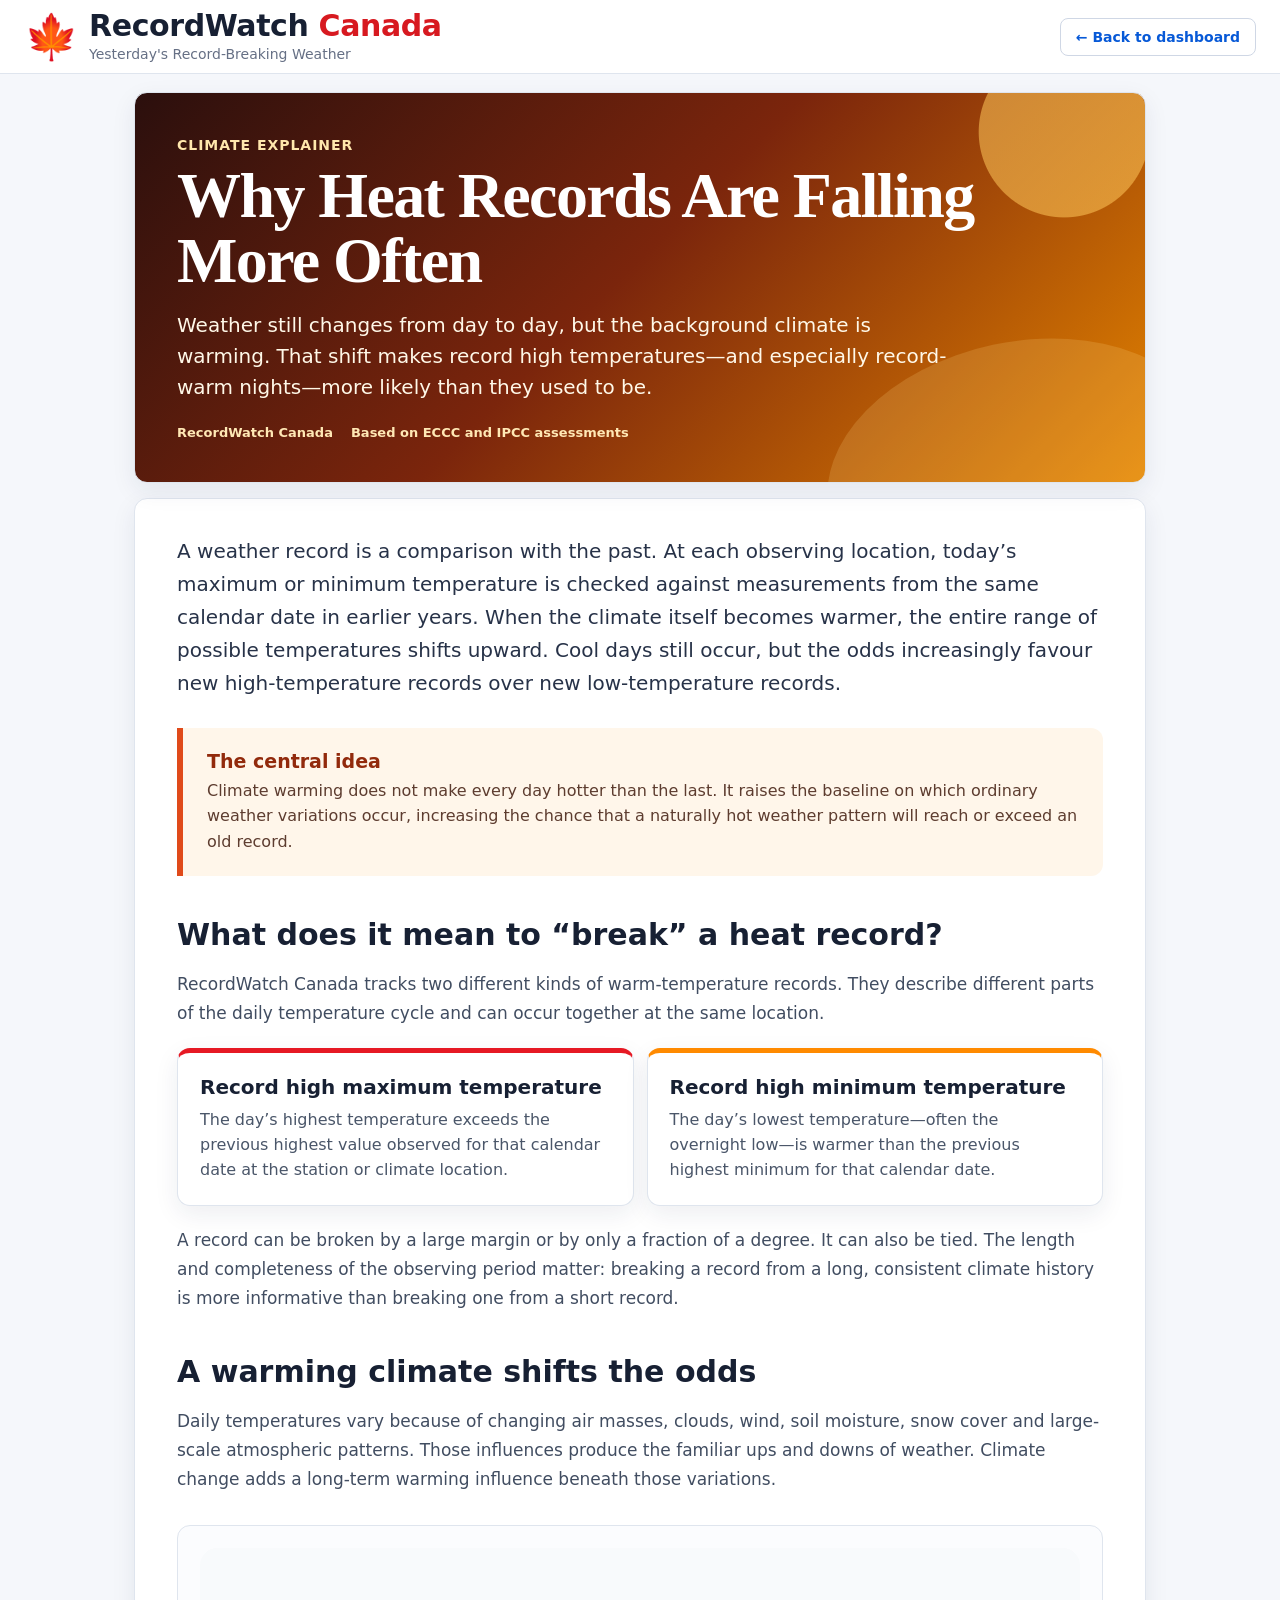
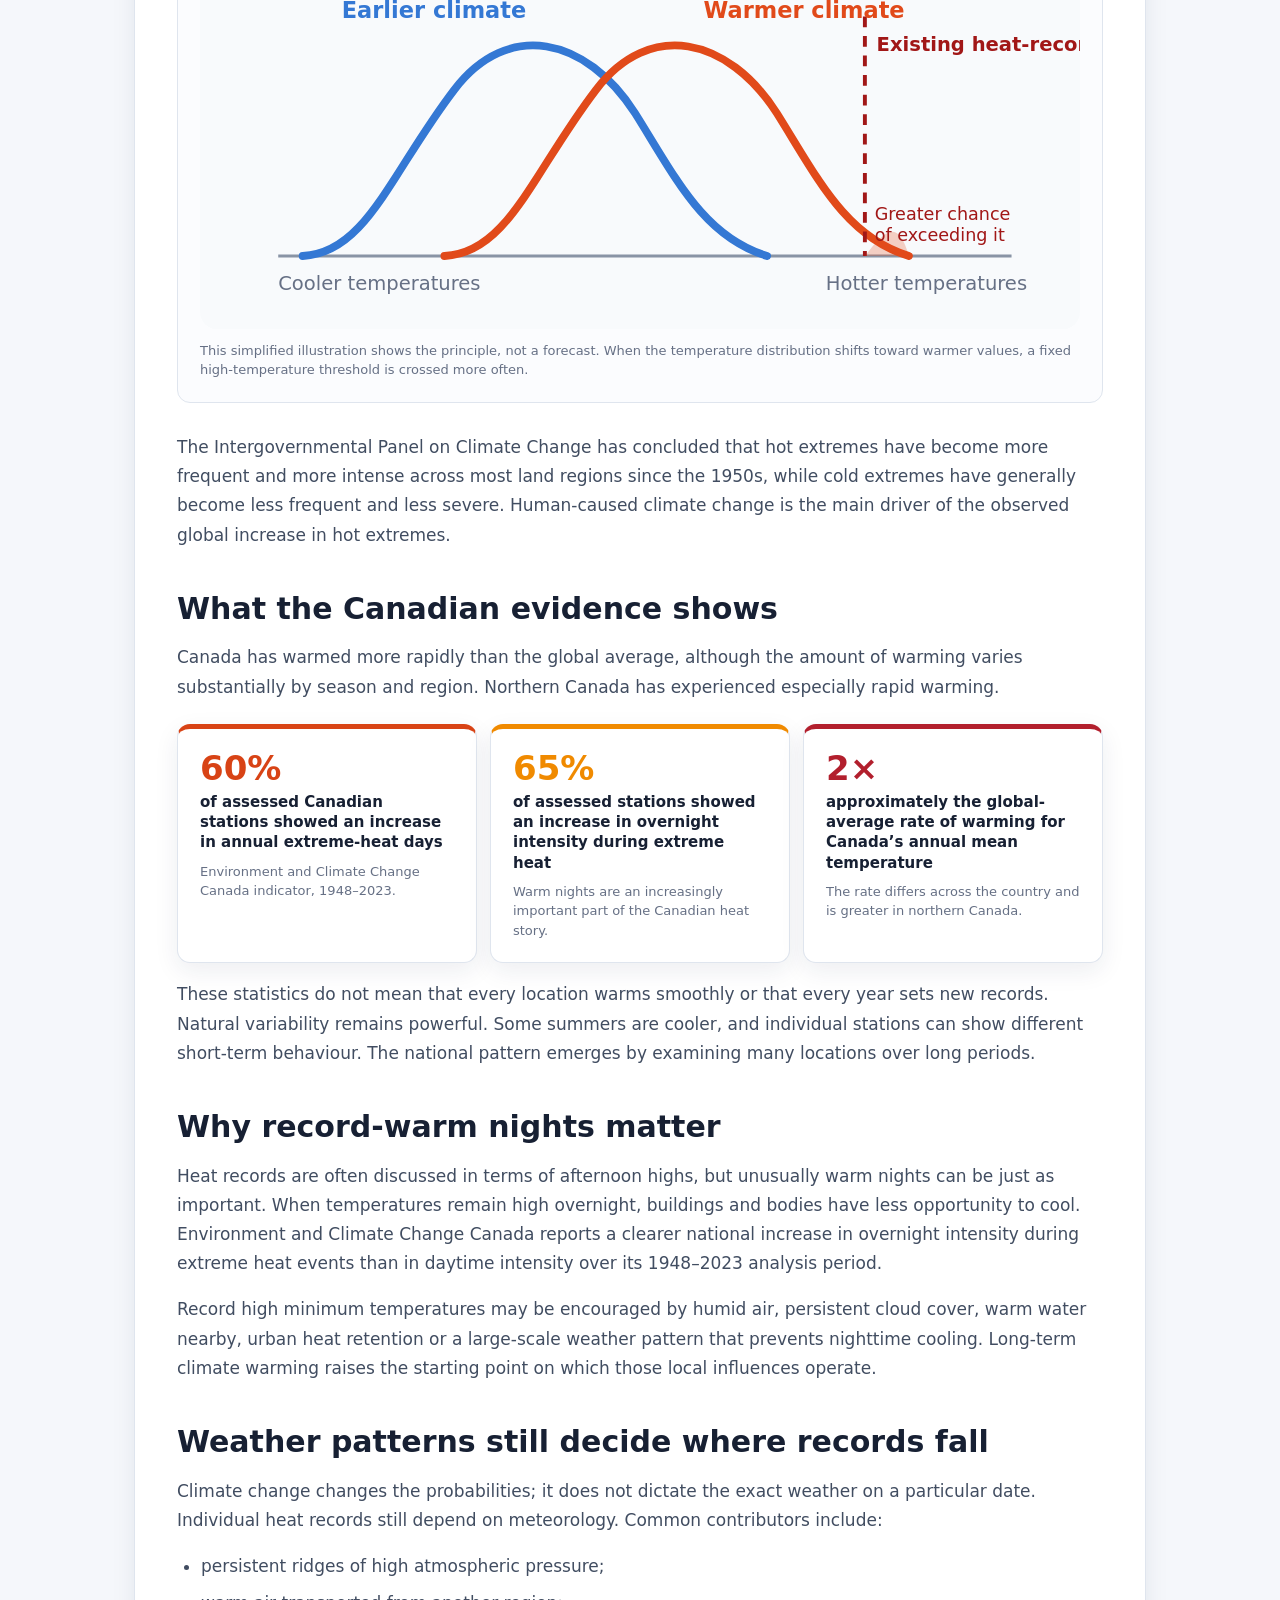
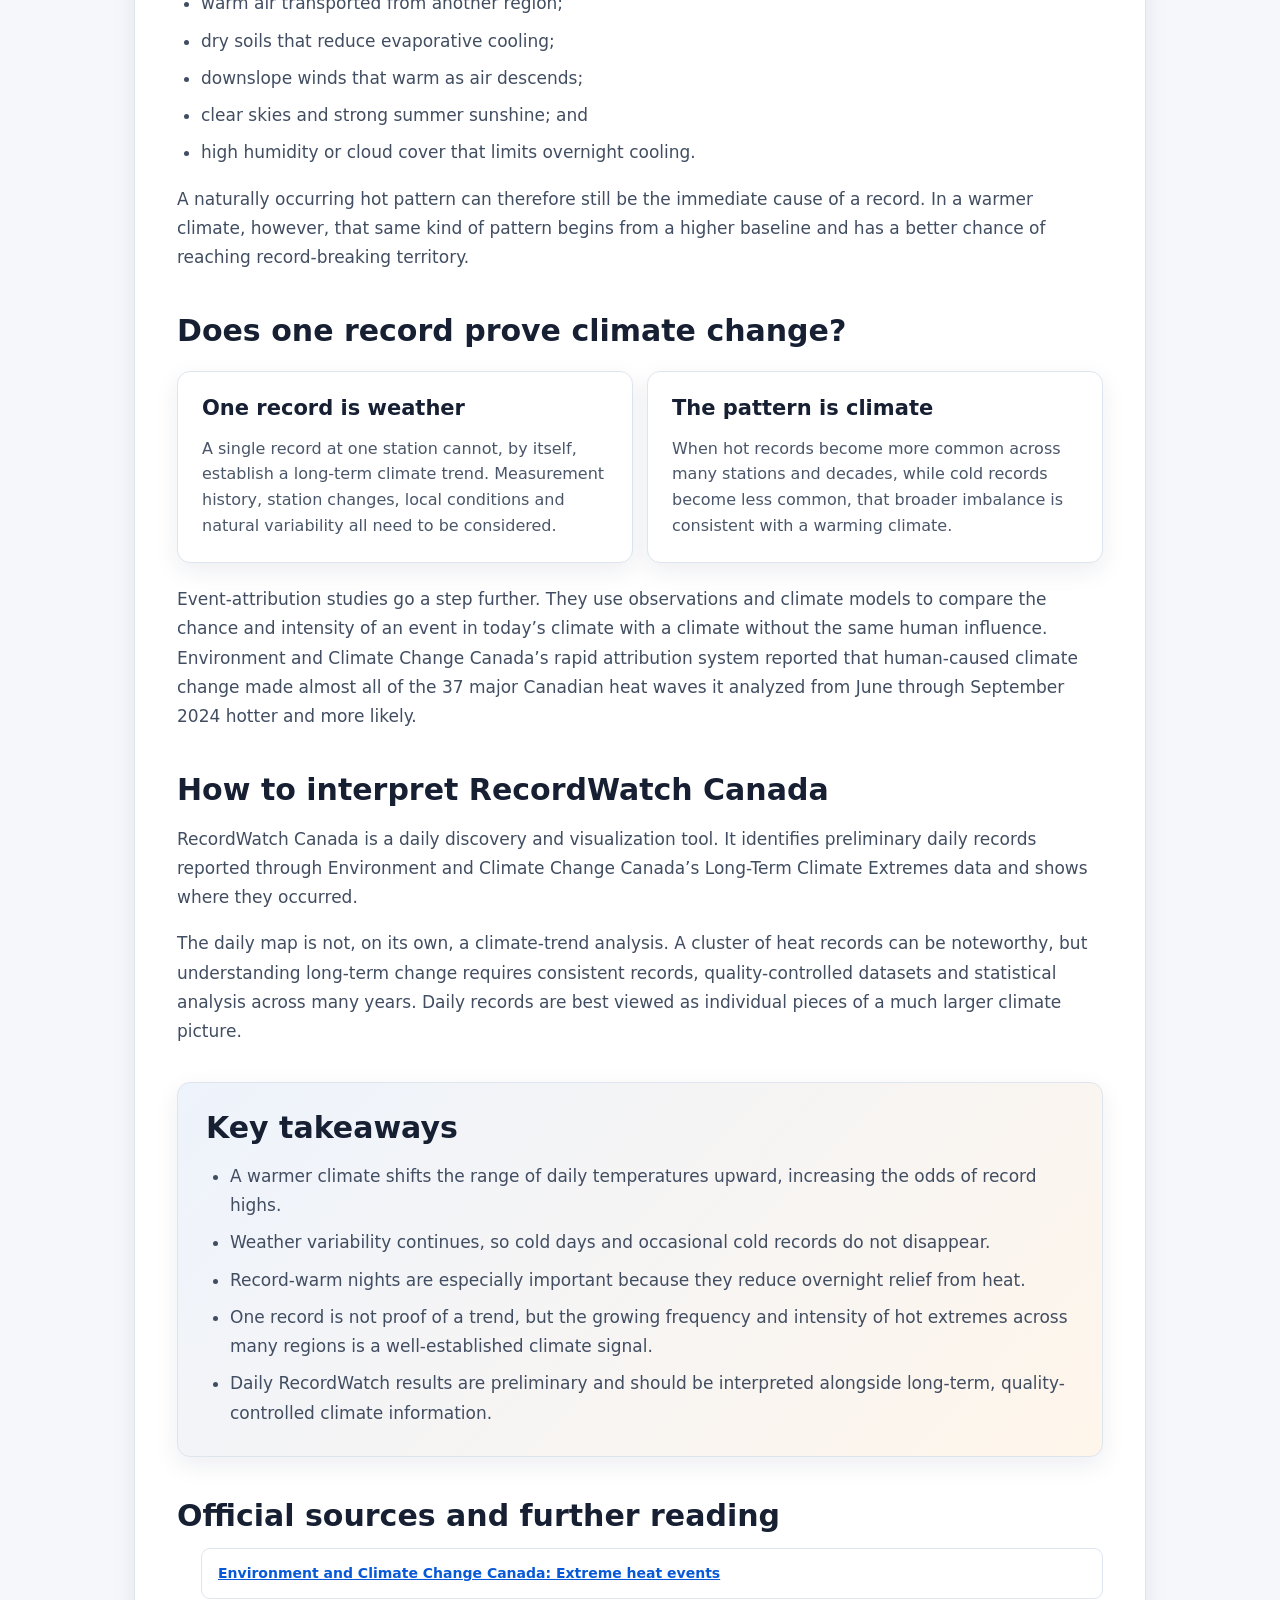
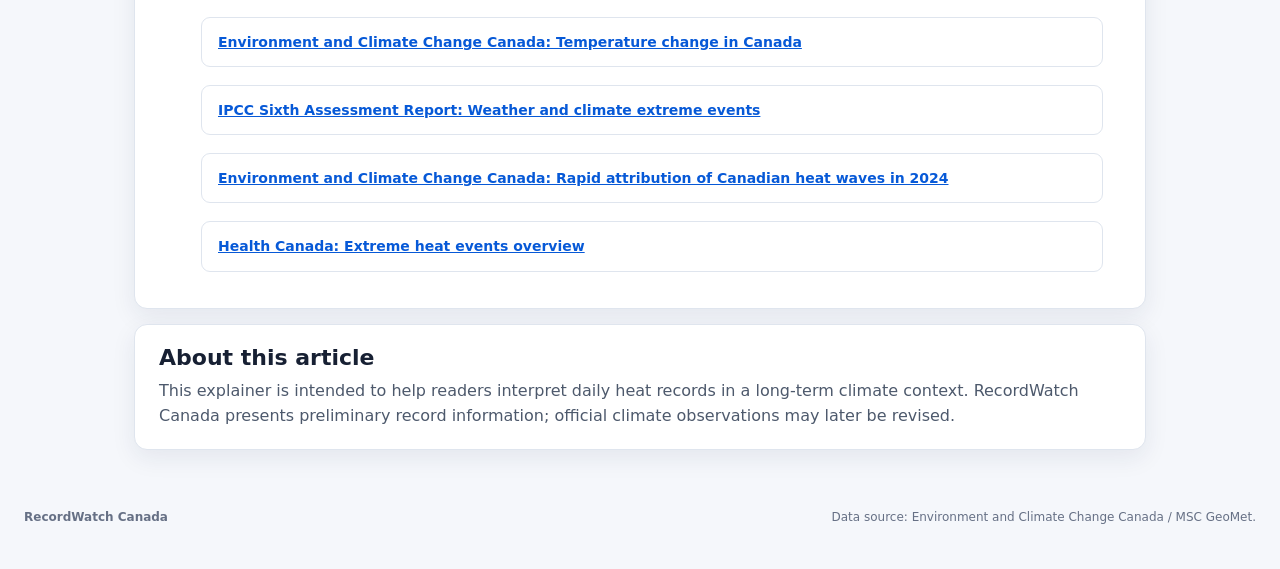
==== commit 5c4c2233: "Remove 'Evergreen article' text and update description" ====
--- a/heat-records.html
+++ b/heat-records.html
@@ -460,7 +460,6 @@
 
       <div class="article-meta">
         <span>RecordWatch Canada</span>
-        <span>Evergreen article</span>
         <span>Based on ECCC and IPCC assessments</span>
       </div>
     </section>
@@ -985,7 +984,7 @@
       <h2>About this article</h2>
 
       <p>
-        This evergreen explainer is intended to help readers
+        This explainer is intended to help readers
         interpret daily heat records in a long-term climate
         context. RecordWatch Canada presents preliminary
         record information; official climate observations may
